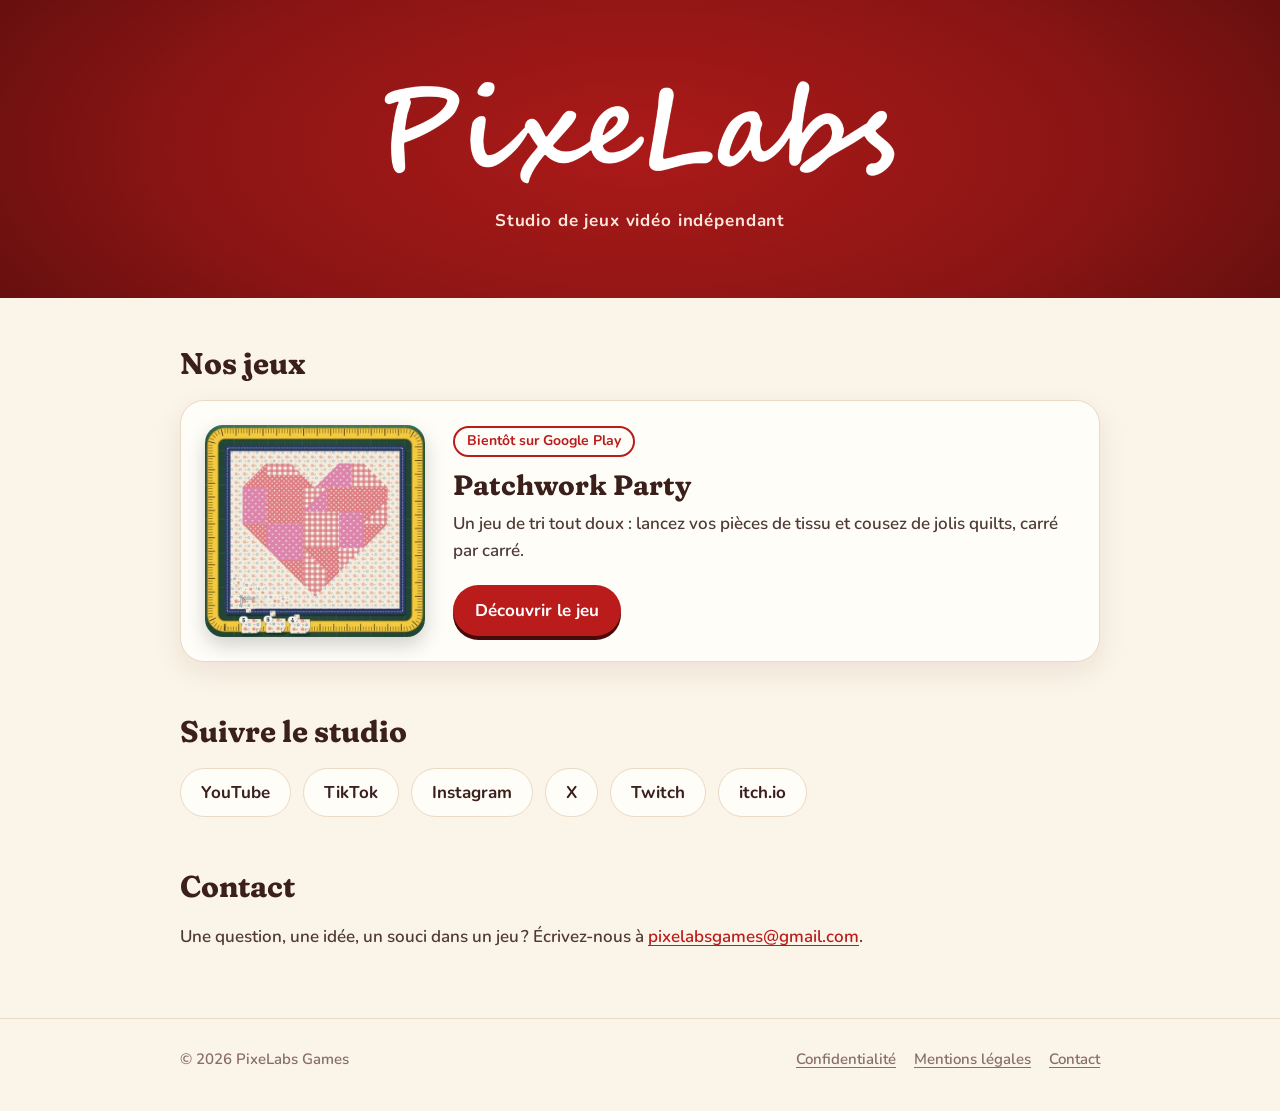
==== index.html @ d80b148f "Mettre en ligne le site de PixeLabs Games L'accueil (jeux, réseaux dont X et Twitch, contact), la pa" ====
<!doctype html>
<html lang="fr">
<head>
<meta charset="utf-8">
<meta name="viewport" content="width=device-width, initial-scale=1">
<title>PixeLabs Games, studio de jeux vidéo indépendant</title>
<meta name="description" content="PixeLabs Games est un studio de jeux vidéo indépendant. Son premier jeu, Patchwork Party, un jeu de tri tout doux où l’on coud des quilts, arrive bientôt sur Google Play.">
<link rel="canonical" href="https://pixelabsgames.com/">
<meta property="og:type" content="website">
<meta property="og:site_name" content="PixeLabs Games">
<meta property="og:locale" content="fr_FR">
<meta property="og:title" content="PixeLabs Games, studio de jeux vidéo indépendant">
<meta property="og:description" content="PixeLabs Games est un studio de jeux vidéo indépendant. Son premier jeu, Patchwork Party, un jeu de tri tout doux où l’on coud des quilts, arrive bientôt sur Google Play.">
<meta property="og:url" content="https://pixelabsgames.com/">
<meta property="og:image" content="https://pixelabsgames.com/assets/og.png">
<meta name="twitter:card" content="summary_large_image">
<meta name="theme-color" content="#8a1514">
<link rel="icon" href="/assets/favicon-32.png" sizes="32x32" type="image/png">
<link rel="apple-touch-icon" href="/assets/icon-180.png">
<link rel="preload" href="/assets/fonts/Nunito-SemiBold.woff2" as="font" type="font/woff2" crossorigin>
<link rel="preload" href="/assets/fonts/Fraunces-Bold.woff2" as="font" type="font/woff2" crossorigin>
<link rel="stylesheet" href="/assets/style.css">
</head>
<body>
<header class="band hero">
  <h1><img src="/assets/pixelabs.png" alt="PixeLabs Games" width="1040" height="226"></h1>
  <p>Studio de jeux vidéo indépendant</p>
</header>
<main class="wrap">
  <section id="jeux" aria-labelledby="jeux-titre">
    <h2 id="jeux-titre">Nos jeux</h2>
    <article class="card game">
      <a href="/patchwork-party/"><img src="/assets/patchwork-party-coeur.jpg" alt="Un quilt en forme de cœur, cousu dans Patchwork Party" width="516" height="496"></a>
      <div>
        <span class="badge">Bientôt sur Google Play</span>
        <h3>Patchwork Party</h3>
        <p>Un jeu de tri tout doux : lancez vos pièces de tissu et cousez de jolis quilts, carré par carré.</p>
        <a class="button" href="/patchwork-party/">Découvrir le jeu</a>
      </div>
    </article>
  </section>
  <section aria-labelledby="suivre-titre">
    <h2 id="suivre-titre">Suivre le studio</h2>
    <ul class="links">
      <li><a href="https://www.youtube.com/@pixelabsgames">YouTube</a></li>
      <li><a href="https://www.tiktok.com/@pixelabsgames">TikTok</a></li>
      <li><a href="https://www.instagram.com/pixelabsgames/">Instagram</a></li>
      <li><a href="https://x.com/PixeLabsGames">X</a></li>
      <li><a href="https://www.twitch.tv/pixelabsgames">Twitch</a></li>
      <li><a href="https://pixelabsgames.itch.io/">itch.io</a></li>
    </ul>
  </section>
  <section id="contact" aria-labelledby="contact-titre">
    <h2 id="contact-titre">Contact</h2>
    <p>Une question, une idée, un souci dans un jeu ? Écrivez-nous à <a href="mailto:pixelabsgames@gmail.com">pixelabsgames@gmail.com</a>.</p>
  </section>
</main>
<footer>
  <div class="wrap">
    <p>© 2026 PixeLabs Games</p>
    <nav aria-label="Informations"><a href="/confidentialite/">Confidentialité</a><a href="/mentions-legales/">Mentions légales</a><a href="mailto:pixelabsgames@gmail.com">Contact</a></nav>
  </div>
</footer>
</body>
</html>
---- assets/style.css ----
@font-face { font-family: "Fraunces"; src: url("/assets/fonts/Fraunces-Bold.woff2") format("woff2"); font-weight: 700; font-display: swap; }
@font-face { font-family: "Nunito"; src: url("/assets/fonts/Nunito-SemiBold.woff2") format("woff2"); font-weight: 600; font-display: swap; }
@font-face { font-family: "Nunito"; src: url("/assets/fonts/Nunito-Bold.woff2") format("woff2"); font-weight: 700; font-display: swap; }

:root {
  --red: #ba1c1b;
  --red-dark: #470b0a;
  --cream: #fbf4e8;
  --paper: #fffdf8;
  --ink: #3a1f1a;
  --text: #4f3a34;
  --muted: #876d66;
  --line: #ead9c4;
}

* { box-sizing: border-box; }
html { -webkit-text-size-adjust: 100%; }
body { margin: 0; background: var(--cream); color: var(--text); font: 600 17px/1.6 "Nunito", system-ui, sans-serif; }
a { color: var(--red); text-underline-offset: 3px; }
a:focus-visible { outline: 3px solid #f2bf3a; outline-offset: 2px; border-radius: 6px; }
h1, h2, h3 { font-family: "Fraunces", Georgia, serif; font-weight: 700; color: var(--ink); line-height: 1.2; }
img { max-width: 100%; height: auto; }
.wrap { max-width: 960px; margin: 0 auto; padding: 0 20px; }

/* Le bandeau rouge du studio, comme l'écran du studio dans le jeu */
.band { background: radial-gradient(ellipse 75% 140% at 50% 50%, #ab1a19 0%, #8a1514 48%, #470b0a 100%); color: #fff; }
.hero { text-align: center; padding: 76px 20px 64px; }
.hero h1 { margin: 0; }
.hero img { width: min(520px, 76vw); display: block; margin: 0 auto; }
.hero p { margin: 18px 0 0; font-weight: 700; letter-spacing: .05em; color: #ffe7de; }
.top { display: flex; align-items: center; justify-content: space-between; gap: 16px; max-width: 960px; margin: 0 auto; padding: 14px 20px; }
.top img { width: 150px; display: block; }
.top nav a { color: #fff; text-decoration: none; font-weight: 700; margin-left: 18px; }
.top nav a:hover { text-decoration: underline; }

main.wrap { padding-top: 48px; padding-bottom: 16px; }
section { margin-bottom: 52px; }
h2 { font-size: 30px; margin: 0 0 18px; }

.card { background: var(--paper); border: 1px solid var(--line); border-radius: 24px; box-shadow: 0 10px 30px rgba(71, 11, 10, .08); }
.game { display: grid; grid-template-columns: 220px 1fr; gap: 28px; align-items: center; padding: 24px; }
.game img, .shot img { display: block; border-radius: 18px; box-shadow: 0 8px 20px rgba(0, 0, 0, .18); }
.game h3 { font-size: 28px; margin: 0 0 8px; }
.game p { margin: 0 0 20px; }
.badge { display: inline-block; font-size: 14px; font-weight: 700; color: var(--red); border: 2px solid var(--red); border-radius: 999px; padding: 2px 12px; margin-bottom: 12px; }
.button { display: inline-block; background: var(--red); color: #fff; text-decoration: none; font-weight: 700; padding: 12px 22px; border-radius: 999px; box-shadow: 0 4px 0 var(--red-dark); }
.button:hover { background: #a51817; }

.links { display: flex; flex-wrap: wrap; gap: 12px; margin: 0; padding: 0; list-style: none; }
.links a { display: block; background: var(--paper); border: 1px solid var(--line); border-radius: 999px; padding: 10px 20px; color: var(--ink); text-decoration: none; font-weight: 700; }
.links a:hover { border-color: var(--red); color: var(--red); }

/* La page d'un jeu */
.split { display: grid; grid-template-columns: 1fr 260px; gap: 40px; align-items: start; }
.split h1 { font-size: 44px; margin: 0 0 12px; }
.lead { font-size: 21px; color: var(--ink); }
.features { padding-left: 22px; }
.features li { margin-bottom: 8px; }
.shot { margin: 0; }
.shot figcaption { text-wrap: balance; }
.shot figcaption { margin-top: 10px; font-size: 14px; color: var(--muted); text-align: center; }

/* Les pages de textes : confidentialité, mentions légales */
.doc { padding: 32px; margin-bottom: 40px; }
.doc h1 { font-size: 36px; margin: 0 0 6px; }
.doc h2 { font-size: 25px; margin: 36px 0 10px; }
.doc h3 { font-size: 19px; margin: 24px 0 6px; }
.doc p, .doc li { max-width: 68ch; }
.updated { color: var(--muted); font-size: 15px; margin-top: 0; }
mark { background: #fde68a; color: var(--ink); padding: 0 4px; border-radius: 4px; }

footer { border-top: 1px solid var(--line); padding: 28px 0 40px; font-size: 15px; color: var(--muted); }
footer .wrap { display: flex; flex-wrap: wrap; justify-content: space-between; gap: 12px 24px; }
footer nav { display: flex; flex-wrap: wrap; gap: 6px 18px; }
footer a { color: var(--muted); }
footer p { margin: 0; }

@media (max-width: 700px) {
  body { font-size: 16px; }
  .wrap { padding: 0 16px; }
  .hero { padding: 54px 16px 44px; }
  main.wrap { padding-top: 32px; }
  h2 { font-size: 26px; }
  .game { grid-template-columns: 1fr; gap: 20px; padding: 18px; }
  .game img { max-width: 260px; margin: 0 auto; }
  .split { grid-template-columns: 1fr; gap: 24px; }
  .split h1 { font-size: 36px; }
  .shot { max-width: 280px; margin: 0 auto; }
  .doc { padding: 22px 18px; }
  .doc h1 { font-size: 30px; }
  .top { padding: 12px 16px; }
  .top img { width: 120px; }
  .top nav a { margin-left: 14px; font-size: 15px; }
}
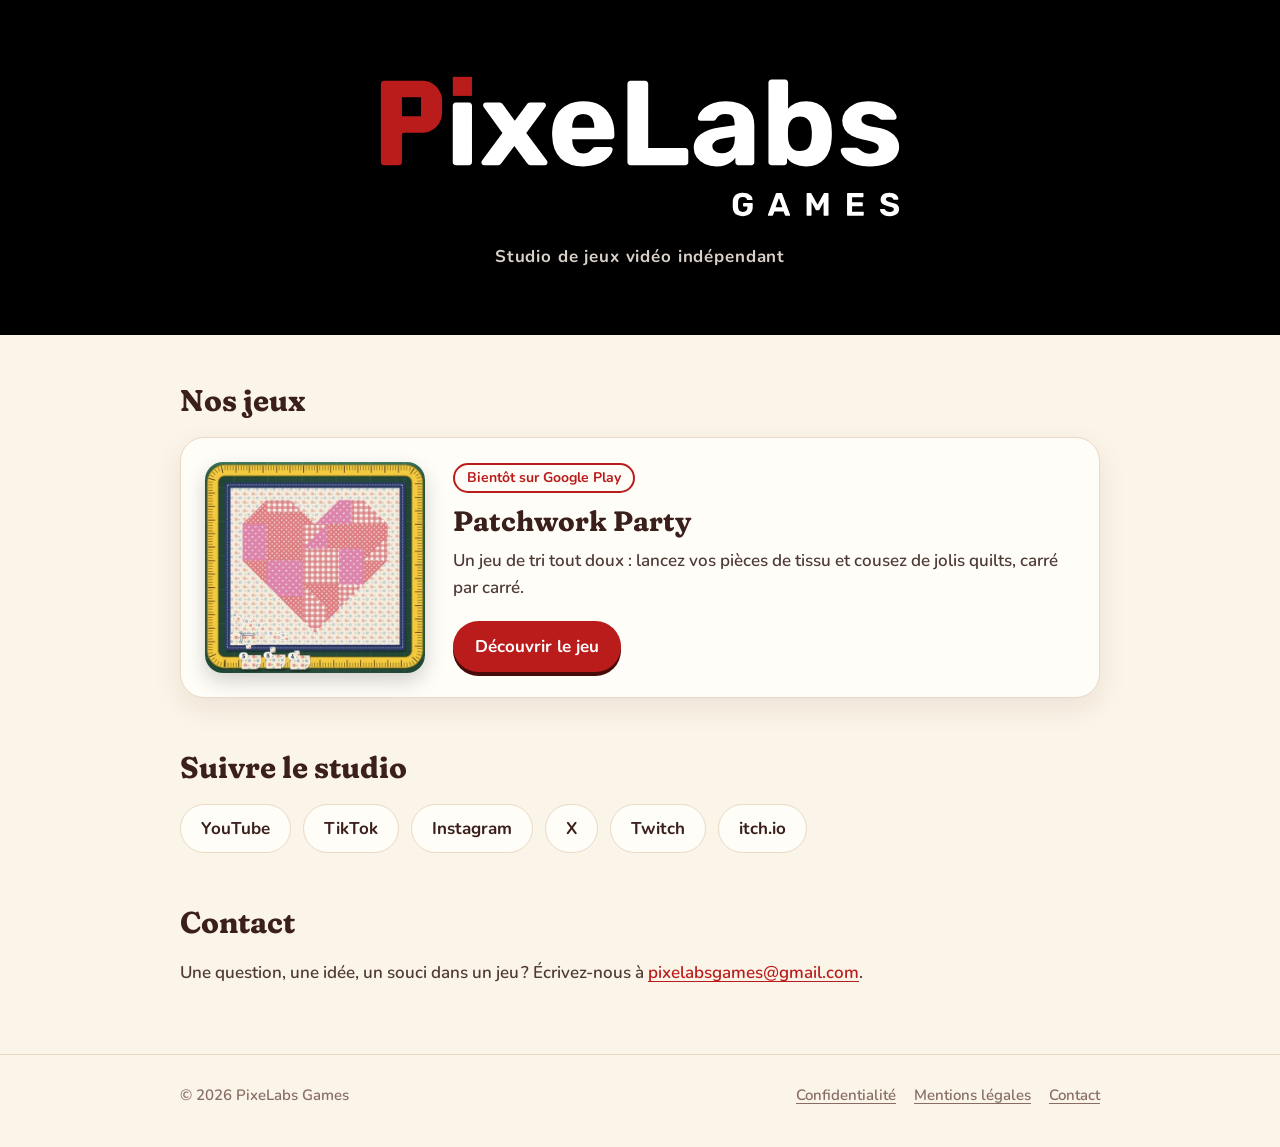
==== commit 1ae99b16: "Mettre le logo du studio, le P et son pixel, sur le site L'ancien logo écrit à la main laisse la pla" ====
--- a/index.html
+++ b/index.html
@@ -14,7 +14,7 @@
 <meta property="og:url" content="https://pixelabsgames.com/">
 <meta property="og:image" content="https://pixelabsgames.com/assets/og.png">
 <meta name="twitter:card" content="summary_large_image">
-<meta name="theme-color" content="#8a1514">
+<meta name="theme-color" content="#000000">
 <link rel="icon" href="/assets/favicon-32.png" sizes="32x32" type="image/png">
 <link rel="apple-touch-icon" href="/assets/icon-180.png">
 <link rel="preload" href="/assets/fonts/Nunito-SemiBold.woff2" as="font" type="font/woff2" crossorigin>
@@ -23,7 +23,7 @@
 </head>
 <body>
 <header class="band hero">
-  <h1><img src="/assets/pixelabs.png" alt="PixeLabs Games" width="1040" height="226"></h1>
+  <h1><img src="/assets/pixelabs.svg" alt="PixeLabs Games" width="614" height="167"></h1>
   <p>Studio de jeux vidéo indépendant</p>
 </header>
 <main class="wrap">
--- a/assets/style.css
+++ b/assets/style.css
@@ -22,12 +22,12 @@
 img { max-width: 100%; height: auto; }
 .wrap { max-width: 960px; margin: 0 auto; padding: 0 20px; }
 
-/* Le bandeau rouge du studio, comme l'écran du studio dans le jeu */
-.band { background: radial-gradient(ellipse 75% 140% at 50% 50%, #ab1a19 0%, #8a1514 48%, #470b0a 100%); color: #fff; }
+/* Le bandeau noir du studio, comme l'ouverture de ses jeux et ses photos de profil : le logo y a son P rouge */
+.band { background: #000; color: #fff; }
 .hero { text-align: center; padding: 76px 20px 64px; }
 .hero h1 { margin: 0; }
 .hero img { width: min(520px, 76vw); display: block; margin: 0 auto; }
-.hero p { margin: 18px 0 0; font-weight: 700; letter-spacing: .05em; color: #ffe7de; }
+.hero p { margin: 26px 0 0; font-weight: 700; letter-spacing: .05em; color: #d9d0c8; }
 .top { display: flex; align-items: center; justify-content: space-between; gap: 16px; max-width: 960px; margin: 0 auto; padding: 14px 20px; }
 .top img { width: 150px; display: block; }
 .top nav a { color: #fff; text-decoration: none; font-weight: 700; margin-left: 18px; }
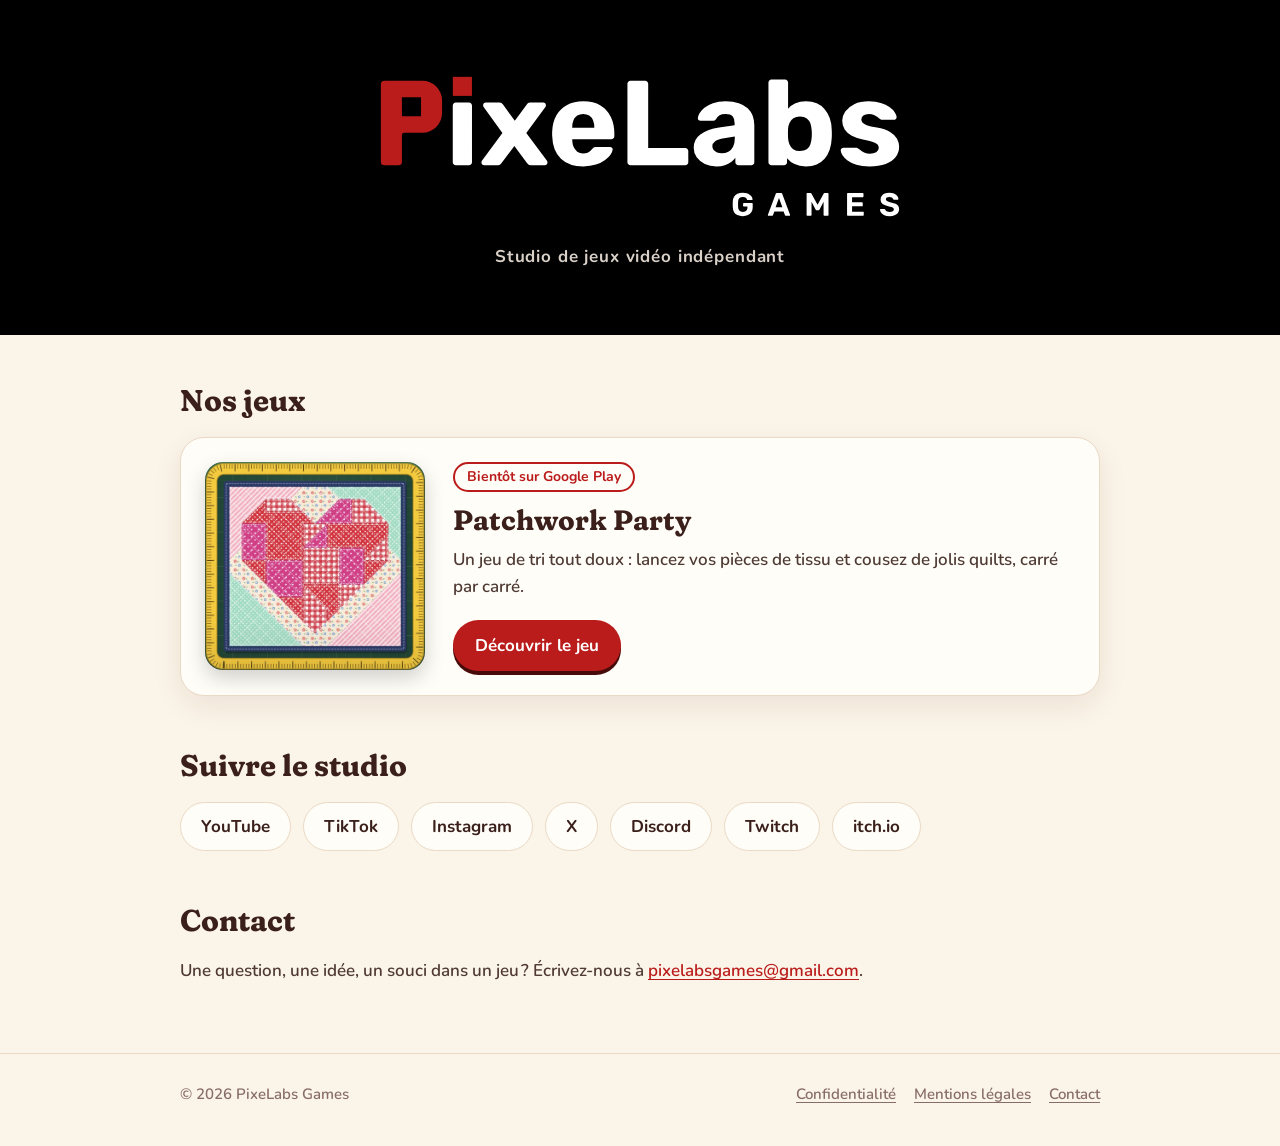
==== commit 67c86de8: "Mettre à jour les images du jeu et ajouter le Discord Le cœur de l'accueil et la victoire du bocal s" ====
--- a/index.html
+++ b/index.html
@@ -30,7 +30,7 @@
   <section id="jeux" aria-labelledby="jeux-titre">
     <h2 id="jeux-titre">Nos jeux</h2>
     <article class="card game">
-      <a href="/patchwork-party/"><img src="/assets/patchwork-party-coeur.jpg" alt="Un quilt en forme de cœur, cousu dans Patchwork Party" width="516" height="496"></a>
+      <a href="/patchwork-party/"><img src="/assets/patchwork-party-coeur.jpg" alt="Un quilt en forme de cœur, cousu dans Patchwork Party" width="516" height="488"></a>
       <div>
         <span class="badge">Bientôt sur Google Play</span>
         <h3>Patchwork Party</h3>
@@ -46,6 +46,7 @@
       <li><a href="https://www.tiktok.com/@pixelabsgames">TikTok</a></li>
       <li><a href="https://www.instagram.com/pixelabsgames/">Instagram</a></li>
       <li><a href="https://x.com/PixeLabsGames">X</a></li>
+      <li><a href="https://discord.gg/xBYfpyynkm">Discord</a></li>
       <li><a href="https://www.twitch.tv/pixelabsgames">Twitch</a></li>
       <li><a href="https://pixelabsgames.itch.io/">itch.io</a></li>
     </ul>
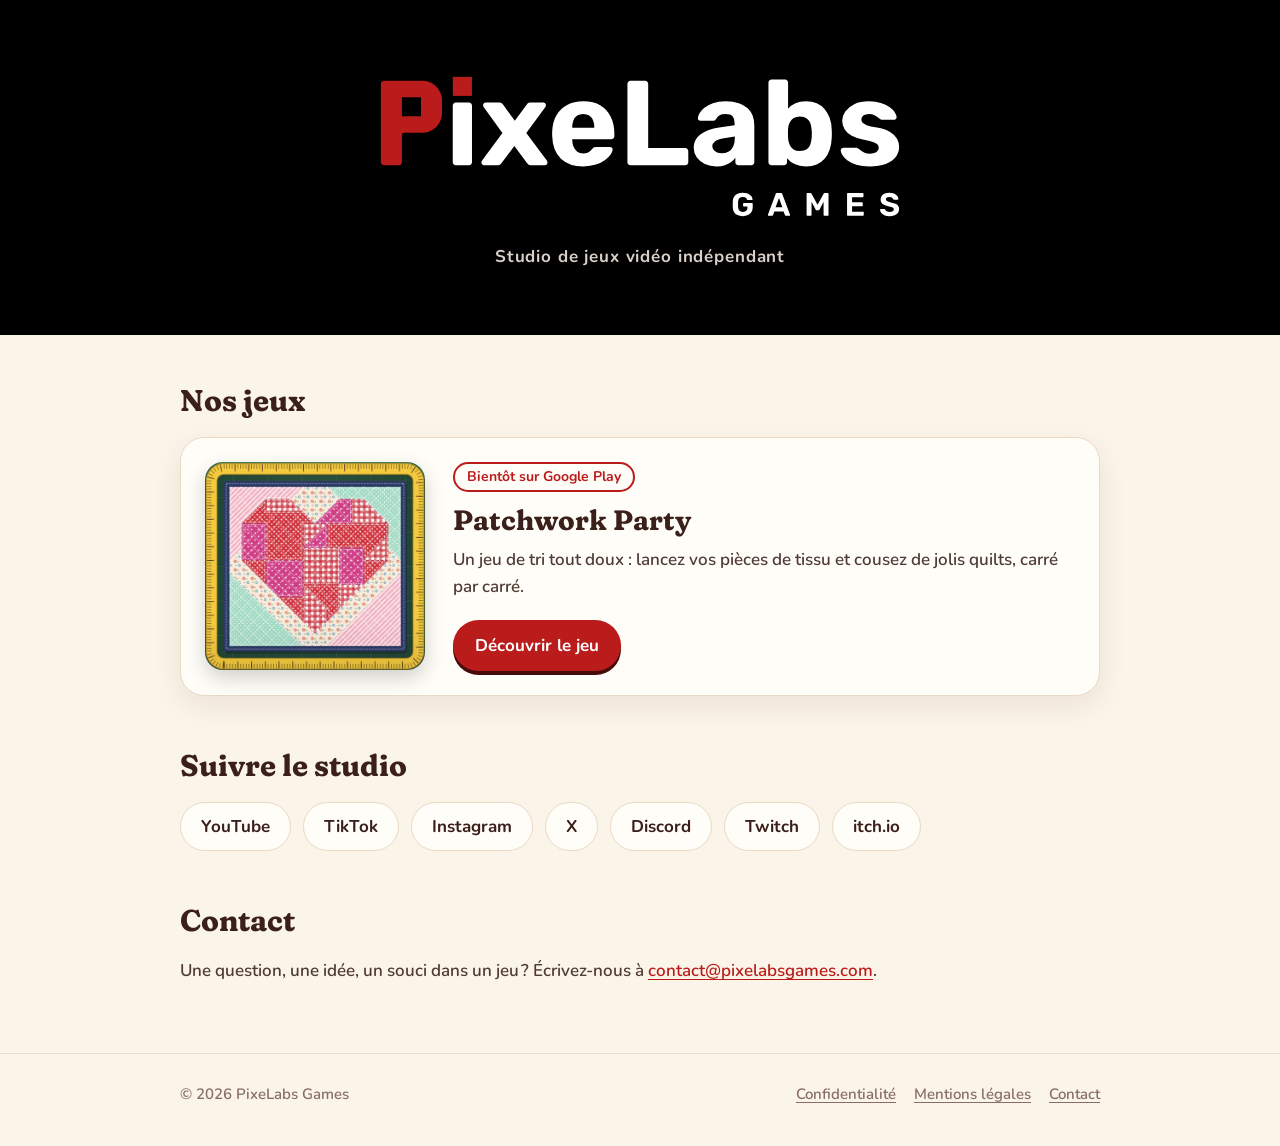
==== commit 344caa47: "Donner contact@pixelabsgames.com comme adresse de contact sur tout le site Co-Authored-By: Claude Fa" ====
--- a/index.html
+++ b/index.html
@@ -3,6 +3,7 @@
 <head>
 <meta charset="utf-8">
 <meta name="viewport" content="width=device-width, initial-scale=1">
+<meta name="google-site-verification" content="EtgO-DcAnUsG1TkhKSnFoyWvyYeUSG1Pjj3nf491kFU">
 <title>PixeLabs Games, studio de jeux vidéo indépendant</title>
 <meta name="description" content="PixeLabs Games est un studio de jeux vidéo indépendant. Son premier jeu, Patchwork Party, un jeu de tri tout doux où l’on coud des quilts, arrive bientôt sur Google Play.">
 <link rel="canonical" href="https://pixelabsgames.com/">
@@ -30,7 +31,7 @@
   <section id="jeux" aria-labelledby="jeux-titre">
     <h2 id="jeux-titre">Nos jeux</h2>
     <article class="card game">
-      <a href="/patchwork-party/"><img src="/assets/patchwork-party-coeur.jpg" alt="Un quilt en forme de cœur, cousu dans Patchwork Party" width="516" height="488"></a>
+      <a href="/patchwork-party/"><img src="/assets/patchwork-party-coeur.jpg?v=0.18.20" alt="Un quilt en forme de cœur, cousu dans Patchwork Party" width="516" height="488"></a>
       <div>
         <span class="badge">Bientôt sur Google Play</span>
         <h3>Patchwork Party</h3>
@@ -53,13 +54,13 @@
   </section>
   <section id="contact" aria-labelledby="contact-titre">
     <h2 id="contact-titre">Contact</h2>
-    <p>Une question, une idée, un souci dans un jeu ? Écrivez-nous à <a href="mailto:pixelabsgames@gmail.com">pixelabsgames@gmail.com</a>.</p>
+    <p>Une question, une idée, un souci dans un jeu ? Écrivez-nous à <a href="mailto:contact@pixelabsgames.com">contact@pixelabsgames.com</a>.</p>
   </section>
 </main>
 <footer>
   <div class="wrap">
     <p>© 2026 PixeLabs Games</p>
-    <nav aria-label="Informations"><a href="/confidentialite/">Confidentialité</a><a href="/mentions-legales/">Mentions légales</a><a href="mailto:pixelabsgames@gmail.com">Contact</a></nav>
+    <nav aria-label="Informations"><a href="/confidentialite/">Confidentialité</a><a href="/mentions-legales/">Mentions légales</a><a href="mailto:contact@pixelabsgames.com">Contact</a></nav>
   </div>
 </footer>
 </body>
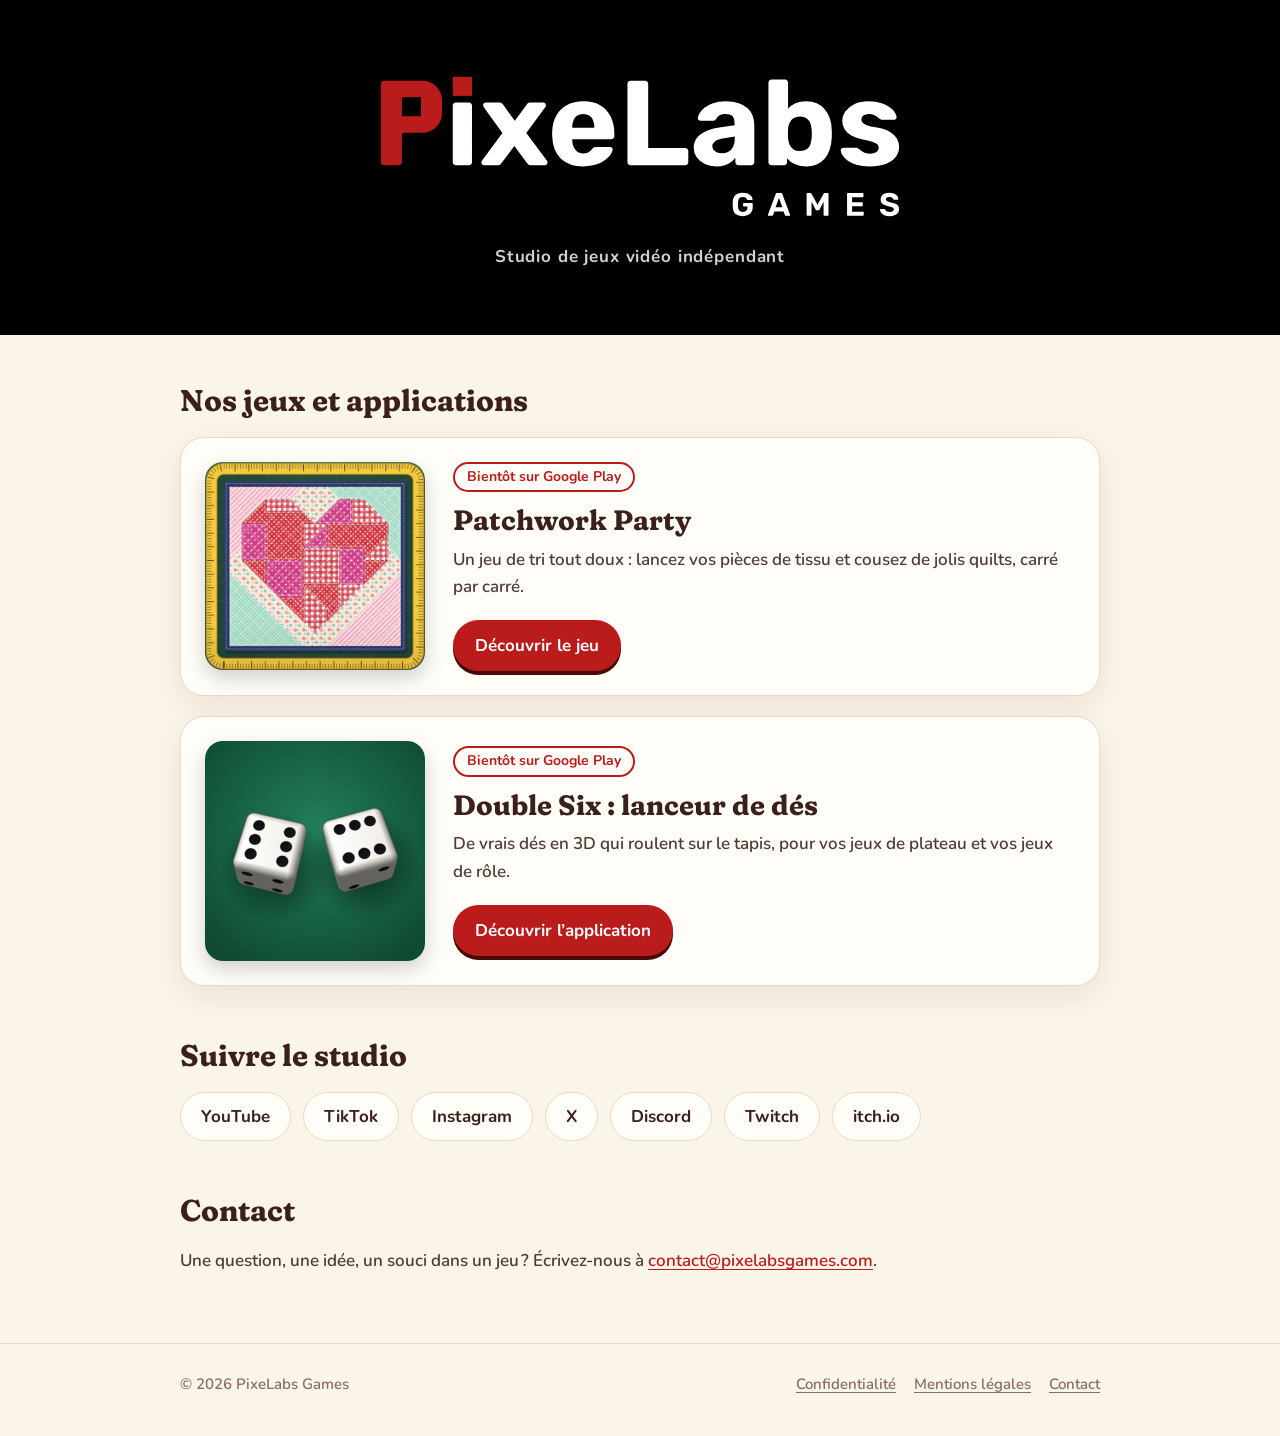
==== commit 1abaa724: "Présenter Double Six : lanceur de dés sur l'accueil et sur sa page Co-Authored-By: Claude Fable 5.2 " ====
--- a/index.html
+++ b/index.html
@@ -5,13 +5,13 @@
 <meta name="viewport" content="width=device-width, initial-scale=1">
 <meta name="google-site-verification" content="EtgO-DcAnUsG1TkhKSnFoyWvyYeUSG1Pjj3nf491kFU">
 <title>PixeLabs Games, studio de jeux vidéo indépendant</title>
-<meta name="description" content="PixeLabs Games est un studio de jeux vidéo indépendant. Son premier jeu, Patchwork Party, un jeu de tri tout doux où l’on coud des quilts, arrive bientôt sur Google Play.">
+<meta name="description" content="PixeLabs Games est un studio de jeux vidéo indépendant. Bientôt sur Google Play : Patchwork Party, un jeu de tri tout doux où l’on coud des quilts, et Double Six, un lanceur de dés en 3D pour les jeux de plateau.">
 <link rel="canonical" href="https://pixelabsgames.com/">
 <meta property="og:type" content="website">
 <meta property="og:site_name" content="PixeLabs Games">
 <meta property="og:locale" content="fr_FR">
 <meta property="og:title" content="PixeLabs Games, studio de jeux vidéo indépendant">
-<meta property="og:description" content="PixeLabs Games est un studio de jeux vidéo indépendant. Son premier jeu, Patchwork Party, un jeu de tri tout doux où l’on coud des quilts, arrive bientôt sur Google Play.">
+<meta property="og:description" content="PixeLabs Games est un studio de jeux vidéo indépendant. Bientôt sur Google Play : Patchwork Party, un jeu de tri tout doux où l’on coud des quilts, et Double Six, un lanceur de dés en 3D pour les jeux de plateau.">
 <meta property="og:url" content="https://pixelabsgames.com/">
 <meta property="og:image" content="https://pixelabsgames.com/assets/og.png">
 <meta name="twitter:card" content="summary_large_image">
@@ -29,7 +29,7 @@
 </header>
 <main class="wrap">
   <section id="jeux" aria-labelledby="jeux-titre">
-    <h2 id="jeux-titre">Nos jeux</h2>
+    <h2 id="jeux-titre">Nos jeux et applications</h2>
     <article class="card game">
       <a href="/patchwork-party/"><img src="/assets/patchwork-party-coeur.jpg?v=0.18.20" alt="Un quilt en forme de cœur, cousu dans Patchwork Party" width="516" height="488"></a>
       <div>
@@ -37,6 +37,15 @@
         <h3>Patchwork Party</h3>
         <p>Un jeu de tri tout doux : lancez vos pièces de tissu et cousez de jolis quilts, carré par carré.</p>
         <a class="button" href="/patchwork-party/">Découvrir le jeu</a>
+      </div>
+    </article>
+    <article class="card game">
+      <a href="/double-six/"><img src="/assets/double-six-icone.jpg?v=0.17.0" alt="Deux dés blancs posés sur le six, sur un tapis vert : l’icône de Double Six" width="440" height="440"></a>
+      <div>
+        <span class="badge">Bientôt sur Google Play</span>
+        <h3>Double Six : lanceur de dés</h3>
+        <p>De vrais dés en 3D qui roulent sur le tapis, pour vos jeux de plateau et vos jeux de rôle.</p>
+        <a class="button" href="/double-six/">Découvrir l’application</a>
       </div>
     </article>
   </section>
--- a/assets/style.css
+++ b/assets/style.css
@@ -39,6 +39,7 @@
 
 .card { background: var(--paper); border: 1px solid var(--line); border-radius: 24px; box-shadow: 0 10px 30px rgba(71, 11, 10, .08); }
 .game { display: grid; grid-template-columns: 220px 1fr; gap: 28px; align-items: center; padding: 24px; }
+.game + .game { margin-top: 20px; }
 .game img, .shot img { display: block; border-radius: 18px; box-shadow: 0 8px 20px rgba(0, 0, 0, .18); }
 .game h3 { font-size: 28px; margin: 0 0 8px; }
 .game p { margin: 0 0 20px; }
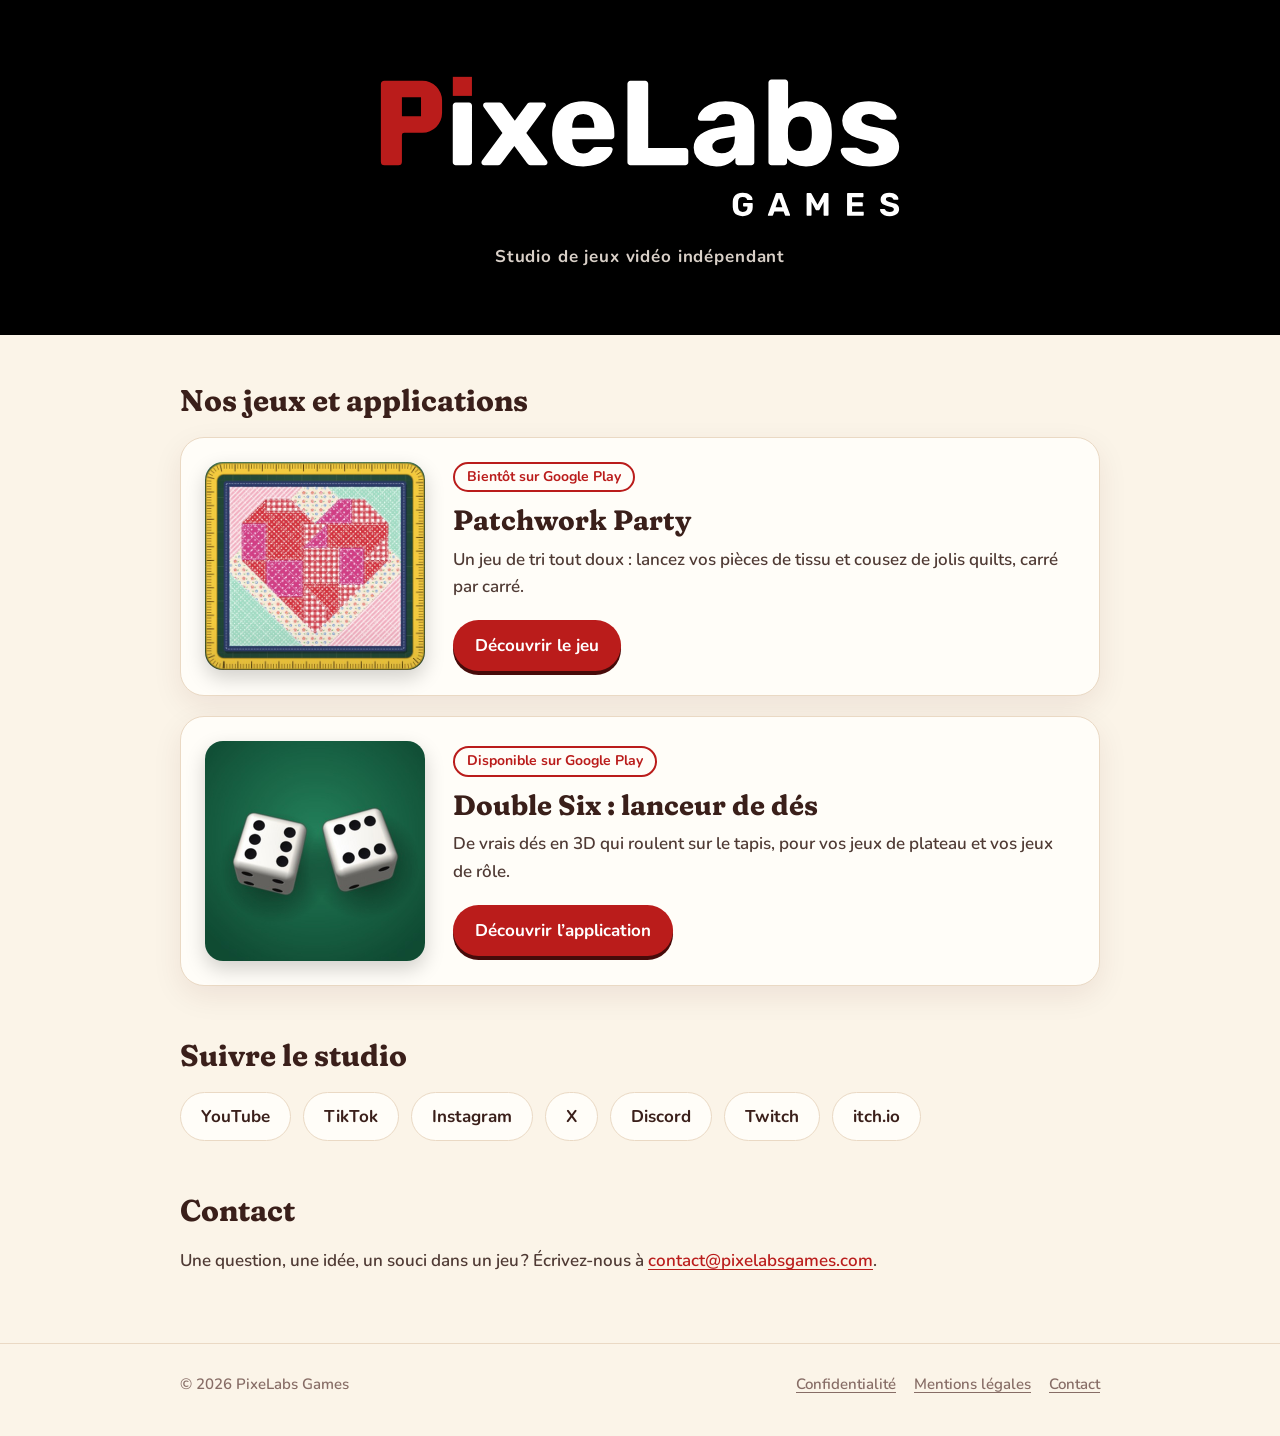
==== commit a91a37c0: "Annoncer Double Six : lanceur de dés comme disponible sur Google Play L'application est en ligne sur" ====
--- a/index.html
+++ b/index.html
@@ -5,13 +5,13 @@
 <meta name="viewport" content="width=device-width, initial-scale=1">
 <meta name="google-site-verification" content="EtgO-DcAnUsG1TkhKSnFoyWvyYeUSG1Pjj3nf491kFU">
 <title>PixeLabs Games, studio de jeux vidéo indépendant</title>
-<meta name="description" content="PixeLabs Games est un studio de jeux vidéo indépendant. Bientôt sur Google Play : Patchwork Party, un jeu de tri tout doux où l’on coud des quilts, et Double Six, un lanceur de dés en 3D pour les jeux de plateau.">
+<meta name="description" content="PixeLabs Games est un studio de jeux vidéo indépendant. Déjà sur Google Play, Double Six : lanceur de dés, de vrais dés en 3D pour les jeux de plateau. Bientôt, Patchwork Party, un jeu de tri tout doux où l’on coud des quilts.">
 <link rel="canonical" href="https://pixelabsgames.com/">
 <meta property="og:type" content="website">
 <meta property="og:site_name" content="PixeLabs Games">
 <meta property="og:locale" content="fr_FR">
 <meta property="og:title" content="PixeLabs Games, studio de jeux vidéo indépendant">
-<meta property="og:description" content="PixeLabs Games est un studio de jeux vidéo indépendant. Bientôt sur Google Play : Patchwork Party, un jeu de tri tout doux où l’on coud des quilts, et Double Six, un lanceur de dés en 3D pour les jeux de plateau.">
+<meta property="og:description" content="PixeLabs Games est un studio de jeux vidéo indépendant. Déjà sur Google Play, Double Six : lanceur de dés, de vrais dés en 3D pour les jeux de plateau. Bientôt, Patchwork Party, un jeu de tri tout doux où l’on coud des quilts.">
 <meta property="og:url" content="https://pixelabsgames.com/">
 <meta property="og:image" content="https://pixelabsgames.com/assets/og.png">
 <meta name="twitter:card" content="summary_large_image">
@@ -42,7 +42,7 @@
     <article class="card game">
       <a href="/double-six/"><img src="/assets/double-six-icone.jpg?v=0.17.0" alt="Deux dés blancs posés sur le six, sur un tapis vert : l’icône de Double Six" width="440" height="440"></a>
       <div>
-        <span class="badge">Bientôt sur Google Play</span>
+        <span class="badge">Disponible sur Google Play</span>
         <h3>Double Six : lanceur de dés</h3>
         <p>De vrais dés en 3D qui roulent sur le tapis, pour vos jeux de plateau et vos jeux de rôle.</p>
         <a class="button" href="/double-six/">Découvrir l’application</a>
